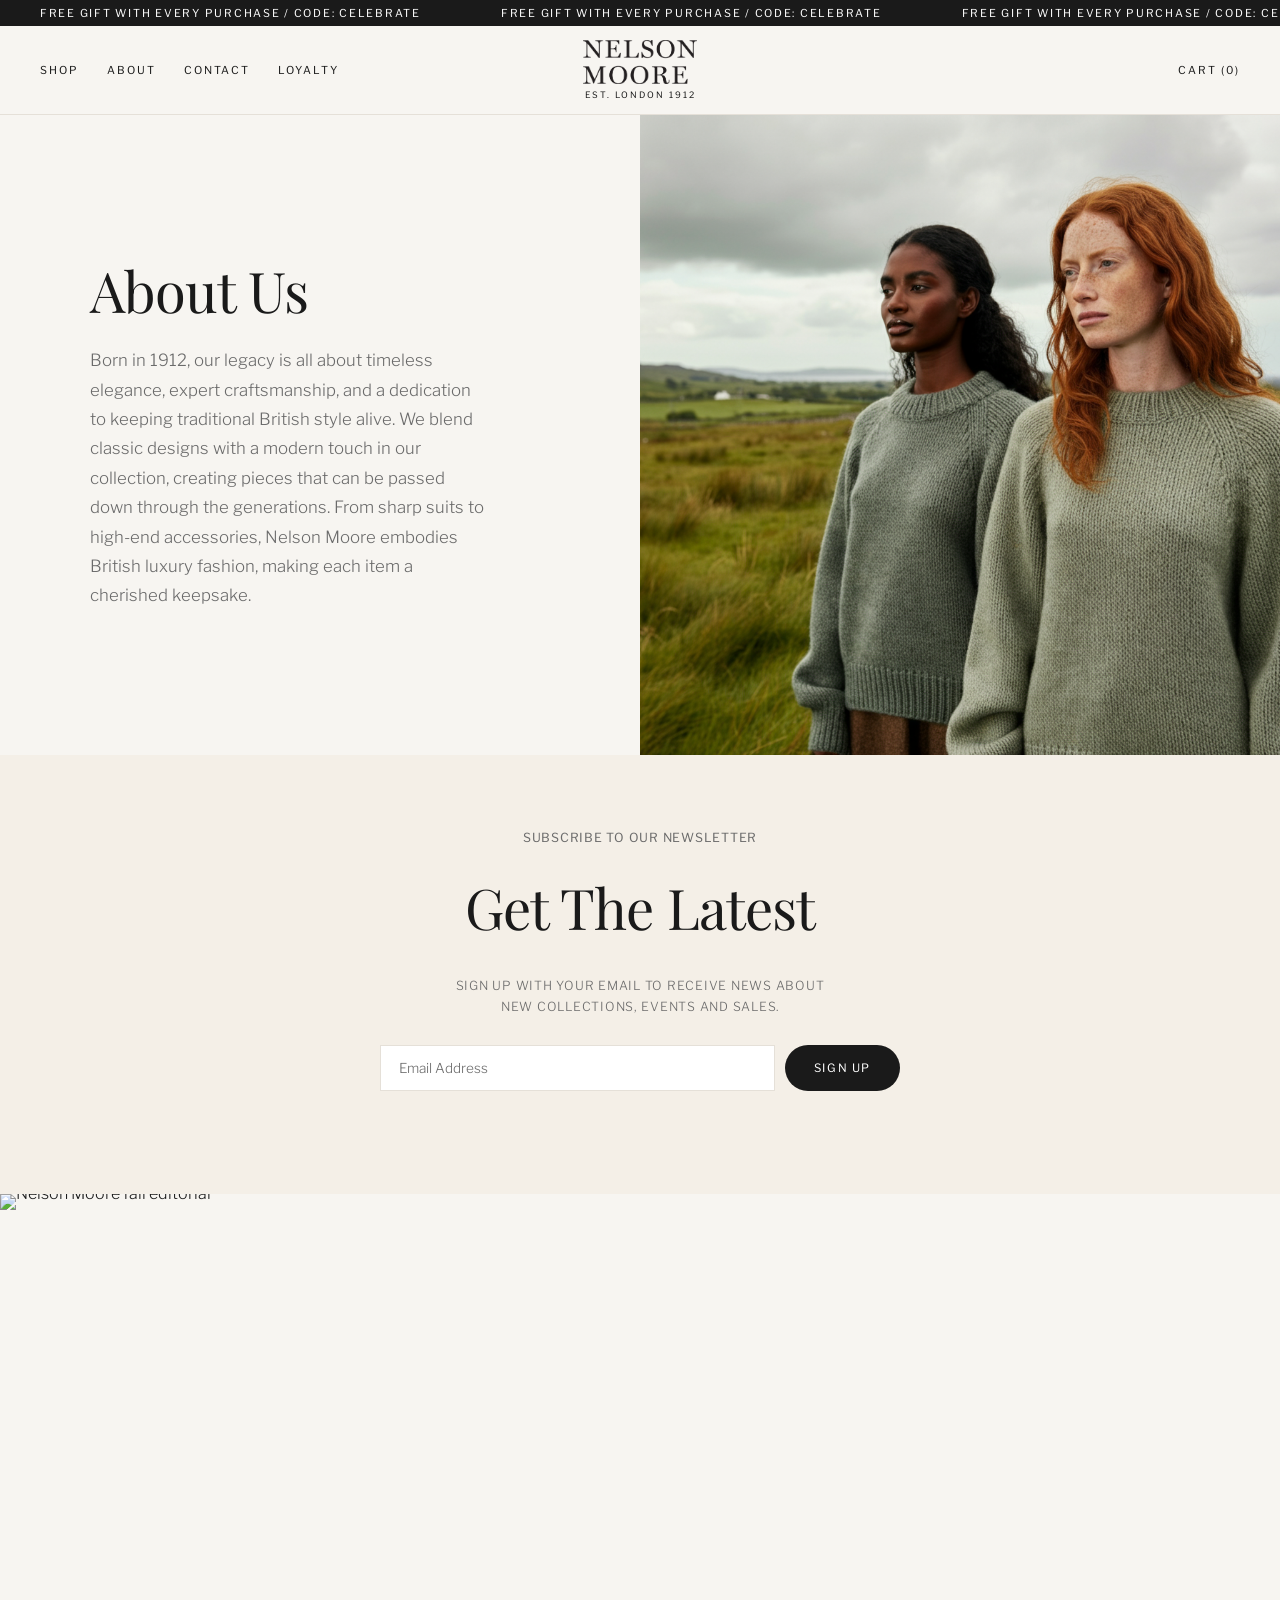
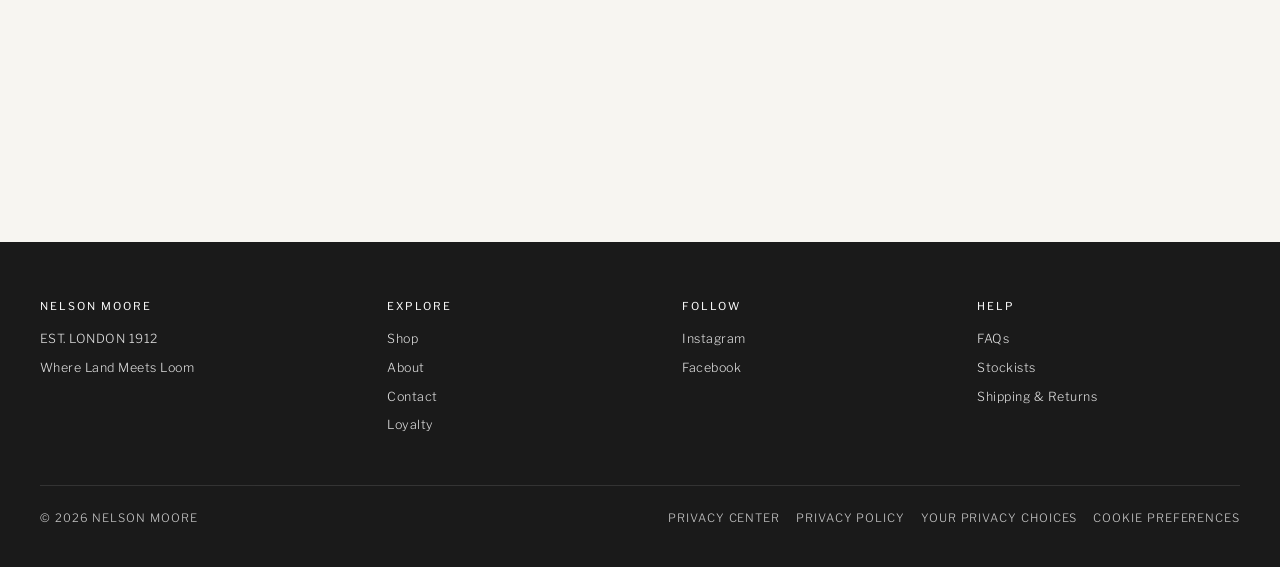
==== about.html @ 2fcacc03 "Add Nelson Moore static demo site reskin from Gymfinity. Partner-facing heritage apparel clone with " ====
<!doctype html>
<html lang="en">
<head>
  <meta charset="utf-8" />
  <script src="js/brand.js"></script>
  <script>
    (function () {
      var b = window.NM_BRAND;
      if (!b) return;
      document.write(
        '<script data-cfasync="false" data-tracker-overrides="' +
          b.airgapOverrides +
          '" src="' +
          b.airgapSrc +
          '" crossorigin="anonymous"><\/script>'
      );
    })();
  </script>
  <meta name="viewport" content="width=device-width, initial-scale=1" />
  <title>About — Nelson Moore</title>
  <meta name="description" content="About Nelson Moore — heritage British luxury fashion since 1912." />
  <meta name="theme-color" content="#1A1A1A" />
  <link rel="preconnect" href="https://fonts.gstatic.com" crossorigin />
  <link href="https://fonts.googleapis.com/css2?family=Libre+Franklin:wght@300;400;500&family=Marcellus&family=Playfair+Display:wght@400;500&display=swap" rel="stylesheet" />
  <link rel="stylesheet" href="css/brand.css" />
</head>
<body>
  <div id="nm-announcement"></div>
  <div id="nm-header"></div>

  <section class="split-panel" aria-label="About Nelson Moore">
    <div class="split-copy">
      <h1 data-nm-about-headline>About Us</h1>
      <p class="split-body" data-nm-about-body></p>
    </div>
    <div class="split-media">
      <img data-nm-about-split src="assets/about-hero.png" alt="Nelson Moore knitwear in the landscape" />
    </div>
  </section>

  <section class="section newsletter">
    <div class="container">
      <p class="eyebrow">Subscribe to our newsletter</p>
      <h2 class="section-title">Get The Latest</h2>
      <p>Sign up with your email to receive news about new collections, events and sales.</p>
      <form class="newsletter-form" data-nm-newsletter action="#" method="post">
        <label class="sr-only" for="email">Email Address</label>
        <input id="email" name="email" type="email" placeholder="Email Address" required autocomplete="email" />
        <button class="btn btn-primary" type="submit">Sign Up</button>
      </form>
      <div class="form-status" data-nm-newsletter-status role="status" aria-live="polite"></div>
    </div>
  </section>

  <section class="page-band" aria-label="About gallery">
    <img data-nm-about-band src="assets/about-band.png" alt="Nelson Moore fall editorial" />
  </section>

  <div id="nm-footer"></div>
  <script src="trackers.js" defer></script>
  <script src="js/site.js" defer></script>
</body>
</html>
---- css/brand.css ----
/* Nelson Moore presentation styles — tokens come from js/brand.js (:root vars). */
:root {
  --nm-ink: #1a1a1a;
  --nm-white: #ffffff;
  --nm-cream: #f4efe7;
  --nm-page: #f7f5f1;
  --nm-muted: #6b6b6b;
  --nm-border: #e5e0d8;
  --nm-font-display: "Playfair Display", Georgia, "Times New Roman", serif;
  --nm-font-ui: "Libre Franklin", system-ui, sans-serif;
  --nm-font-ui-weight: 300;
  --nm-radius-pill: 300px;
  --nm-header-h: 88px;
}

*,
*::before,
*::after {
  box-sizing: border-box;
}

html {
  scroll-behavior: smooth;
}

body {
  margin: 0;
  padding: 0;
  background: var(--nm-page);
  color: var(--nm-ink);
  font-family: var(--nm-font-ui);
  font-weight: var(--nm-font-ui-weight);
  line-height: 1.5;
  -webkit-font-smoothing: antialiased;
}

img {
  max-width: 100%;
  display: block;
}

a {
  color: inherit;
  text-decoration: none;
}

.sr-only {
  position: absolute;
  width: 1px;
  height: 1px;
  padding: 0;
  margin: -1px;
  overflow: hidden;
  clip: rect(0, 0, 0, 0);
  border: 0;
}

.container {
  width: min(1200px, calc(100% - 48px));
  margin: 0 auto;
}

/* Buttons */
.btn {
  display: inline-flex;
  align-items: center;
  justify-content: center;
  padding: 14px 28px;
  border-radius: var(--nm-radius-pill);
  font-family: var(--nm-font-ui);
  font-size: 0.72rem;
  font-weight: 400;
  letter-spacing: 0.14em;
  text-transform: uppercase;
  border: 1px solid transparent;
  cursor: pointer;
  transition: opacity 0.2s ease, background 0.2s ease, color 0.2s ease;
}

.btn:hover {
  opacity: 0.88;
}

.btn-primary {
  background: var(--nm-ink);
  color: var(--nm-white);
}

.btn-secondary {
  background: transparent;
  color: var(--nm-ink);
  border-color: var(--nm-ink);
}

.btn-reverse {
  background: var(--nm-white);
  color: var(--nm-ink);
}

/* Announcement marquee */
.announcement {
  background: var(--nm-ink);
  color: var(--nm-white);
  overflow: hidden;
  white-space: nowrap;
  font-size: 0.68rem;
  letter-spacing: 0.16em;
  text-transform: uppercase;
  font-weight: 400;
  line-height: 2.4;
}

.announcement-track {
  display: flex;
  width: max-content;
  animation: nm-marquee 32s linear infinite;
}

.announcement-track span {
  padding: 0 2.5rem;
}

@keyframes nm-marquee {
  from {
    transform: translateX(0);
  }
  to {
    transform: translateX(-50%);
  }
}

/* Header — solid sticky on inner pages; homepage overlays hero (see .page-home) */
.site-header {
  position: sticky;
  top: 0;
  z-index: 50;
  background: var(--nm-page);
  border-bottom: 1px solid var(--nm-border);
  transition: background 0.25s ease, border-color 0.25s ease, box-shadow 0.25s ease;
}

/* Homepage: transparent bar over full-bleed hero until scroll / mobile menu open */
.page-home .site-header {
  position: fixed;
  top: 0;
  left: 0;
  right: 0;
  background: transparent;
  border-bottom-color: transparent;
}

.page-home .site-header.is-solid {
  background: var(--nm-page);
  border-bottom-color: var(--nm-border);
  box-shadow: 0 1px 0 rgba(26, 26, 26, 0.04);
}

.page-home .hero {
  min-height: 100svh;
  /* soft top fade so nav stays readable on the sky without a cream slab */
}

.page-home .hero::before {
  content: "";
  position: absolute;
  inset: 0 0 auto 0;
  height: calc(var(--nm-header-h) + 48px);
  background: linear-gradient(
    180deg,
    rgba(247, 245, 241, 0.28) 0%,
    rgba(247, 245, 241, 0) 100%
  );
  pointer-events: none;
  z-index: 1;
}

.page-home .hero-inner {
  padding-top: calc(var(--nm-header-h) + 48px);
  /* Same .container inset as the header — left edge lines up with Shop */
  width: min(1200px, calc(100% - 48px));
  max-width: none;
  margin-left: auto;
  margin-right: auto;
}

.nav {
  display: grid;
  grid-template-columns: 1fr auto 1fr;
  align-items: center;
  min-height: var(--nm-header-h);
  gap: 16px;
}

.nav-left {
  display: flex;
  gap: 28px;
  align-items: center;
}

.nav-left a,
.nav-right a {
  font-size: 0.68rem;
  letter-spacing: 0.18em;
  text-transform: uppercase;
  font-weight: 400;
}

.nav-left a:hover,
.nav-right a:hover {
  opacity: 0.65;
}

.nav-brand {
  justify-self: center;
  text-align: center;
  display: flex;
  flex-direction: column;
  align-items: center;
  gap: 4px;
}

.nav-brand img {
  height: 44px;
  width: auto;
}

.nav-tagline {
  font-family: var(--nm-font-ui);
  font-size: 0.55rem;
  font-weight: 400;
  letter-spacing: 0.22em;
  text-transform: uppercase;
  color: var(--nm-ink);
}

.nav-right {
  justify-self: end;
  display: flex;
  align-items: center;
  gap: 18px;
}

.cart-link {
  font-size: 0.68rem;
  letter-spacing: 0.18em;
  text-transform: uppercase;
}

.nav-toggle {
  display: none;
  background: none;
  border: 0;
  font-family: var(--nm-font-ui);
  font-size: 0.68rem;
  letter-spacing: 0.18em;
  text-transform: uppercase;
  cursor: pointer;
  color: var(--nm-ink);
  padding: 8px 0;
}

/* Hero */
.hero {
  position: relative;
  min-height: min(78vh, 720px);
  display: flex;
  align-items: center;
  color: var(--nm-white);
  background: var(--nm-ink) center / cover no-repeat;
}

.hero::after {
  content: "";
  position: absolute;
  inset: 0;
  background: linear-gradient(
    90deg,
    rgba(26, 26, 26, 0.45) 0%,
    rgba(26, 26, 26, 0.15) 55%,
    rgba(26, 26, 26, 0.05) 100%
  );
  pointer-events: none;
}

.hero-inner {
  position: relative;
  z-index: 1;
  padding: 88px 0;
}

.hero-title {
  margin: 0 0 28px;
  font-family: var(--nm-font-display);
  font-weight: 400;
  font-size: clamp(2.4rem, 5vw, 3.75rem);
  letter-spacing: -0.9px;
  text-transform: capitalize;
  line-height: 1.12;
}

.hero-title .hero-line {
  display: block;
  white-space: nowrap;
}

/* Sections */
.section {
  padding: 72px 0;
}

.section-cream {
  background: var(--nm-cream);
}

h2,
.section-title {
  font-family: var(--nm-font-display);
  font-weight: 400;
  font-size: 56px;
  letter-spacing: -0.9px;
  text-transform: capitalize;
  line-height: 1.12;
}

.section-title {
  margin: 0 0 36px;
  text-align: center;
}

.eyebrow {
  margin: 0 0 10px;
  font-size: 0.68rem;
  letter-spacing: 0.18em;
  text-transform: uppercase;
  font-weight: 400;
}

/* Product grid */
.product-grid {
  display: grid;
  grid-template-columns: repeat(4, 1fr);
  gap: 24px;
}

.product-card {
  display: block;
}

.product-card img {
  width: 100%;
  aspect-ratio: 1;
  object-fit: cover;
  background: var(--nm-cream);
}

.product-card h3 {
  margin: 14px 0 4px;
  font-family: var(--nm-font-ui);
  font-size: 0.78rem;
  font-weight: 400;
  letter-spacing: 0.04em;
}

.product-card .price {
  font-size: 0.78rem;
  color: var(--nm-muted);
  font-weight: 300;
}

.product-card .price s {
  margin-right: 8px;
  opacity: 0.7;
}

/* Editorial band */
.editorial {
  display: grid;
  grid-template-columns: 1fr 1fr;
  gap: 0;
  min-height: 520px;
  background: var(--nm-cream);
}

.editorial-copy {
  display: flex;
  flex-direction: column;
  justify-content: center;
  padding: clamp(40px, 6vw, 80px);
}

.editorial-copy h2 {
  margin: 0 0 28px;
  text-align: left;
}

.editorial-actions {
  display: flex;
  flex-wrap: wrap;
  gap: 12px;
  align-items: center;
}

.editorial-media img {
  width: 100%;
  height: 100%;
  min-height: 420px;
  object-fit: cover;
}

.link-underline {
  font-size: 0.72rem;
  letter-spacing: 0.14em;
  text-transform: uppercase;
  border-bottom: 1px solid currentColor;
  padding-bottom: 2px;
}

/* Lookbook */
.lookbook-grid {
  display: grid;
  grid-template-columns: repeat(3, 1fr);
  gap: 12px;
}

.lookbook-grid img {
  width: 100%;
  height: 100%;
  aspect-ratio: 4 / 5;
  object-fit: cover;
}

.lookbook-grid img:nth-child(2),
.lookbook-grid img:nth-child(5) {
  aspect-ratio: 3 / 4;
}

/* Newsletter — Marketing / Newsletters purpose hook for Preference Management */
.newsletter {
  text-align: center;
  background: var(--nm-cream);
}

.newsletter .eyebrow {
  color: var(--nm-muted);
}

.newsletter p {
  max-width: 42ch;
  margin: 0 auto 28px;
  color: var(--nm-muted);
  font-size: 0.78rem;
  letter-spacing: 0.06em;
  text-transform: uppercase;
  line-height: 1.7;
}

.newsletter-form {
  display: flex;
  gap: 10px;
  justify-content: center;
  flex-wrap: wrap;
  max-width: 520px;
  margin: 0 auto;
}

.newsletter-form input[type="email"] {
  flex: 1;
  min-width: 220px;
  appearance: none;
  background: var(--nm-white);
  border: 1px solid var(--nm-border);
  color: var(--nm-ink);
  padding: 14px 18px;
  font-family: var(--nm-font-ui);
  font-size: 0.85rem;
  font-weight: var(--nm-font-ui-weight);
}

.newsletter-form input::placeholder {
  color: var(--nm-muted);
}

.form-status {
  margin-top: 14px;
  min-height: 1.2em;
  font-size: 0.85rem;
  color: var(--nm-muted);
}

/* Page hero (simple inner pages e.g. cart/rewards) */
.page-hero {
  padding: 72px 0 40px;
  text-align: center;
}

.page-hero h1 {
  margin: 0;
  font-family: var(--nm-font-display);
  font-weight: 400;
  font-size: clamp(2.2rem, 4vw, 3.2rem);
  letter-spacing: -0.9px;
  text-transform: capitalize;
}

.page-body {
  max-width: 62ch;
  margin: 0 auto;
  padding: 0 24px 72px;
  font-size: 1.05rem;
  font-weight: var(--nm-font-ui-weight);
  line-height: 1.75;
  text-align: center;
}

/* Split storytelling panels (About / Contact) */
.split-panel {
  display: grid;
  grid-template-columns: 1fr 1fr;
  align-items: stretch;
  min-height: min(72vh, 640px);
  background: var(--nm-page);
}

.split-panel--dark {
  background: var(--nm-ink);
  color: var(--nm-white);
}

.split-copy {
  display: flex;
  flex-direction: column;
  justify-content: center;
  padding: clamp(48px, 7vw, 96px);
  max-width: 36rem;
}

.split-copy h1 {
  margin: 0 0 24px;
  font-family: var(--nm-font-display);
  font-weight: 400;
  font-size: 56px;
  letter-spacing: -0.9px;
  text-transform: capitalize;
  line-height: 1.12;
}

.split-copy .split-body {
  margin: 0;
  font-size: 1.05rem;
  font-weight: var(--nm-font-ui-weight);
  line-height: 1.75;
  color: var(--nm-muted);
}

.split-panel--dark .split-copy .split-body {
  color: rgba(255, 255, 255, 0.78);
}

.split-media {
  min-height: 420px;
  overflow: hidden;
}

.split-media img {
  width: 100%;
  height: 100%;
  object-fit: cover;
}

.page-band {
  width: 100%;
  max-height: 72vh;
  overflow: hidden;
  line-height: 0;
}

.page-band img {
  width: 100%;
  height: min(72vh, 720px);
  object-fit: cover;
}

/* Contact channels — stacked like live site */
.contact-stack {
  display: flex;
  flex-direction: column;
  gap: 28px;
  margin: 0 0 36px;
}

.contact-stack .label {
  margin: 0 0 8px;
  font-size: 0.68rem;
  letter-spacing: 0.18em;
  text-transform: uppercase;
  font-weight: 400;
  opacity: 0.7;
}

.contact-stack a {
  font-family: var(--nm-font-display);
  font-size: clamp(1.25rem, 2.4vw, 1.75rem);
  letter-spacing: -0.3px;
  text-transform: none;
  line-height: 1.2;
}

.contact-stack a:hover {
  opacity: 0.75;
}

.split-copy .contact-note {
  margin: 0;
  font-size: 0.78rem;
  letter-spacing: 0.06em;
  text-transform: uppercase;
  line-height: 1.7;
  opacity: 0.75;
  max-width: 36ch;
}

.cart-panel {
  text-align: center;
  padding: 48px 24px 96px;
}

/* Footer */
.site-footer {
  background: var(--nm-ink);
  color: var(--nm-white);
  padding: 56px 0 40px;
}

.footer-grid {
  display: grid;
  grid-template-columns: 1.2fr 1fr 1fr 1fr;
  gap: 32px;
  margin-bottom: 40px;
}

.footer-grid h4 {
  margin: 0 0 16px;
  font-family: var(--nm-font-ui);
  font-size: 0.68rem;
  font-weight: 400;
  letter-spacing: 0.18em;
  text-transform: uppercase;
}

.footer-grid a,
.footer-grid p {
  display: block;
  margin: 0 0 10px;
  font-size: 0.78rem;
  font-weight: var(--nm-font-ui-weight);
  letter-spacing: 0.04em;
  opacity: 0.85;
}

.footer-grid a:hover {
  opacity: 1;
}

.footer-bottom {
  display: flex;
  flex-wrap: wrap;
  justify-content: space-between;
  gap: 12px;
  padding-top: 24px;
  border-top: 1px solid rgba(255, 255, 255, 0.15);
  font-size: 0.72rem;
  letter-spacing: 0.08em;
  text-transform: uppercase;
  opacity: 0.75;
}

.footer-legal {
  display: flex;
  flex-wrap: wrap;
  gap: 16px;
}

.footer-legal a:hover {
  opacity: 1;
}

/* Responsive */
@media (max-width: 960px) {
  .product-grid {
    grid-template-columns: repeat(2, 1fr);
  }

  .editorial {
    grid-template-columns: 1fr;
  }

  .split-panel {
    grid-template-columns: 1fr;
  }

  .split-media {
    min-height: 360px;
    order: -1;
  }

  .lookbook-grid {
    grid-template-columns: repeat(2, 1fr);
  }

  .footer-grid {
    grid-template-columns: 1fr 1fr;
  }
}

@media (max-width: 720px) {
  .nav {
    grid-template-columns: auto 1fr auto;
  }

  .nav-left {
    display: none;
    position: absolute;
    top: 100%;
    left: 0;
    right: 0;
    background: var(--nm-page);
    border-bottom: 1px solid var(--nm-border);
    flex-direction: column;
    align-items: flex-start;
    padding: 20px 24px 24px;
    gap: 18px;
  }

  .nav-left.is-open {
    display: flex;
  }

  .nav-toggle {
    display: block;
  }

  .nav-brand img {
    height: 40px;
  }

  .product-grid,
  .lookbook-grid {
    grid-template-columns: 1fr 1fr;
    gap: 12px;
  }

  .footer-grid {
    grid-template-columns: 1fr;
  }
}
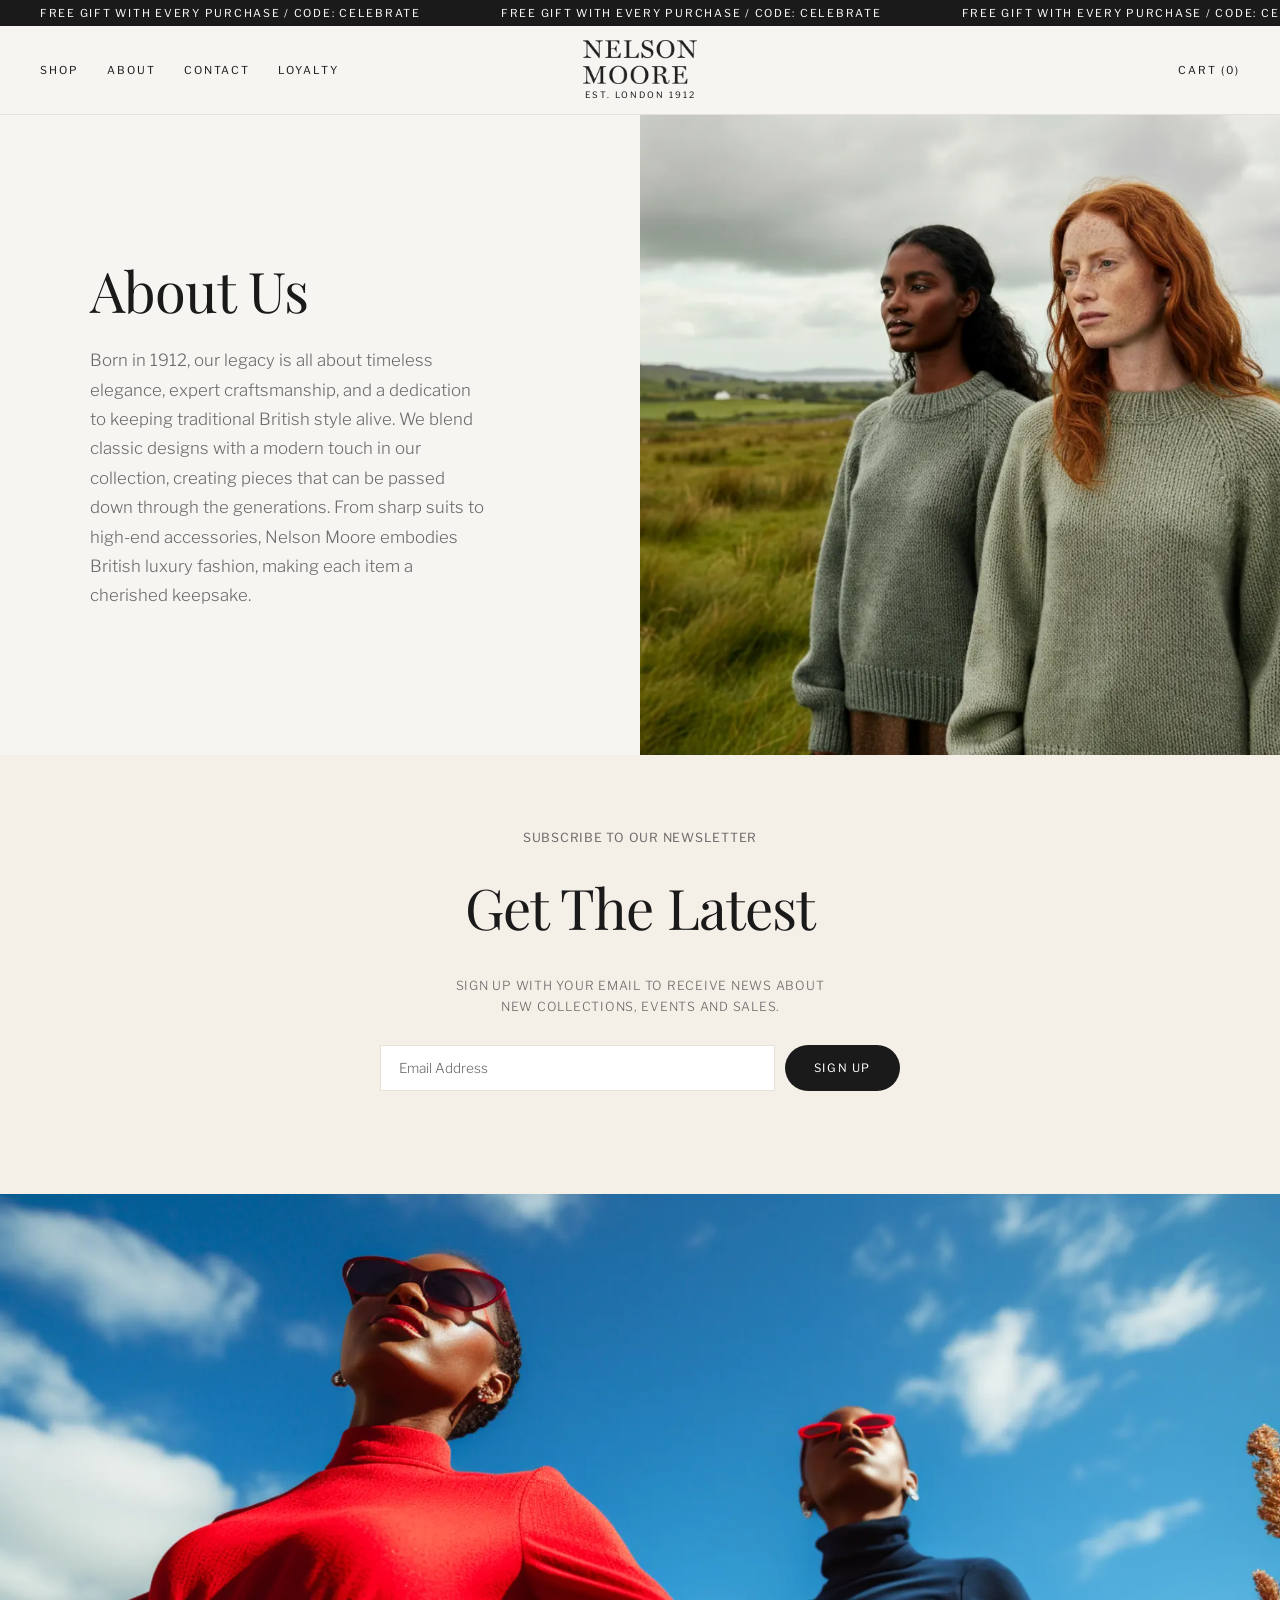
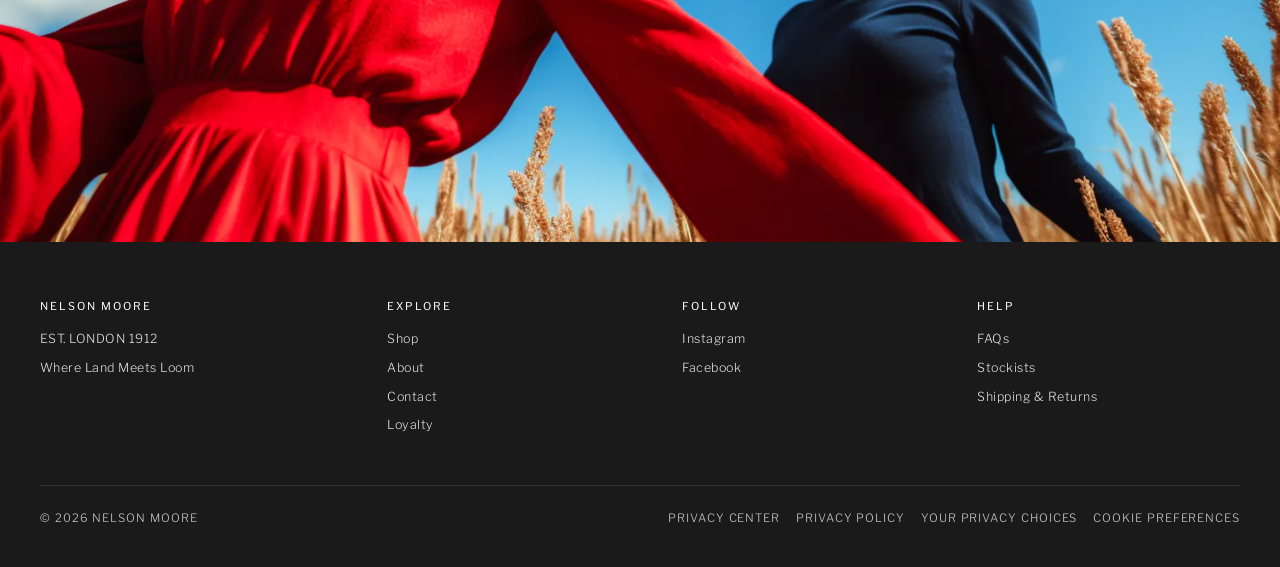
==== commit 8fac919d: "Optimize imagery for faster first load. Convert assets to resized WebP (~43MB PNG to ~1.5MB), add la" ====
--- a/about.html
+++ b/about.html
@@ -34,7 +34,7 @@
       <p class="split-body" data-nm-about-body></p>
     </div>
     <div class="split-media">
-      <img data-nm-about-split src="assets/about-hero.png" alt="Nelson Moore knitwear in the landscape" />
+      <img data-nm-about-split src="assets/about-hero.webp" alt="Nelson Moore knitwear in the landscape" fetchpriority="high" decoding="async" />
     </div>
   </section>
 
@@ -53,7 +53,7 @@
   </section>
 
   <section class="page-band" aria-label="About gallery">
-    <img data-nm-about-band src="assets/about-band.png" alt="Nelson Moore fall editorial" />
+    <img data-nm-about-band src="assets/about-band.webp" alt="Nelson Moore fall editorial" loading="lazy" decoding="async" />
   </section>
 
   <div id="nm-footer"></div>
